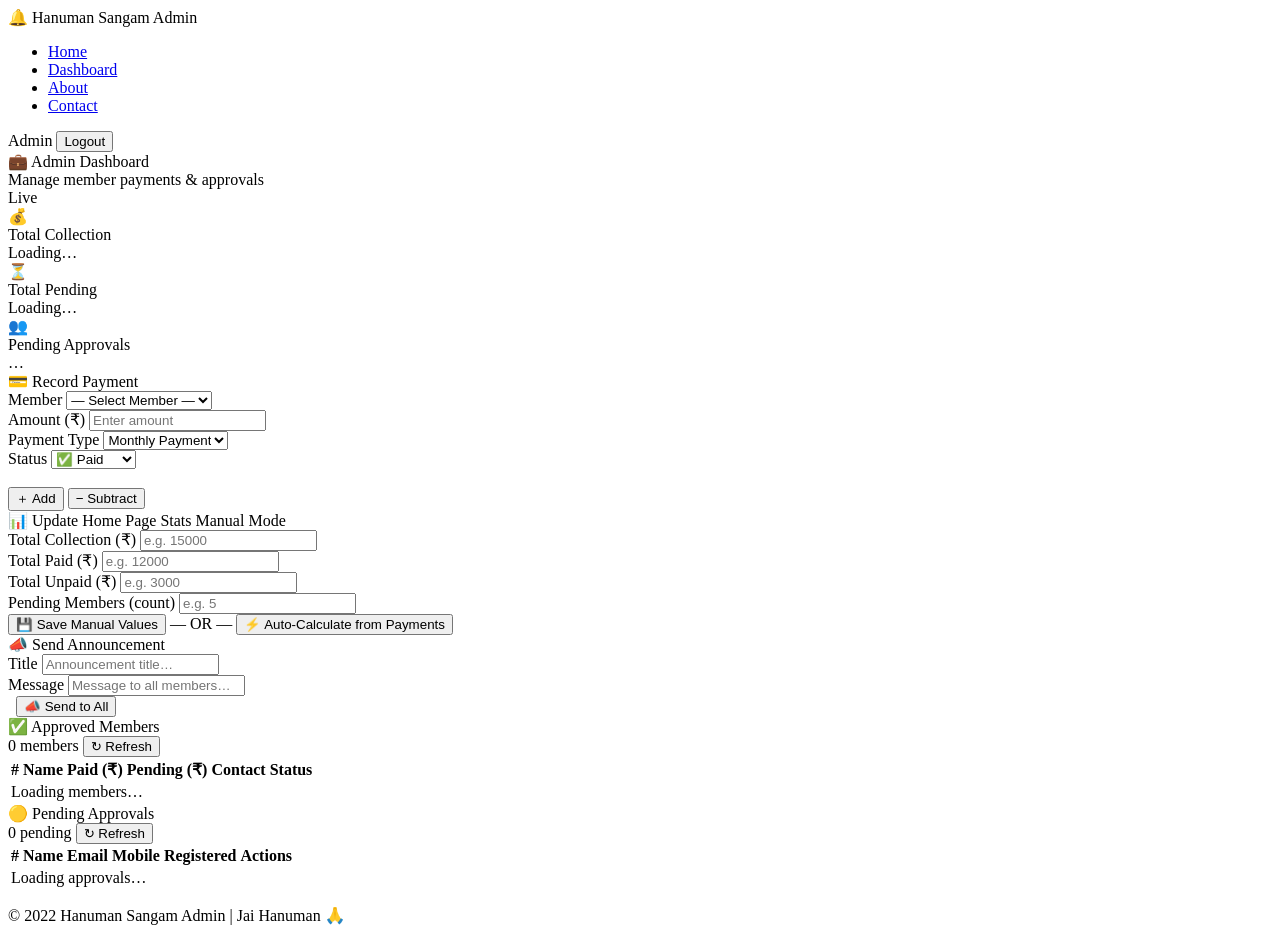
==== admin-dashboard.html @ 0b8dd69b "Add files via upload" ====
<!DOCTYPE html>
<html lang="en">
<head>
  <meta charset="UTF-8"/>
  <meta name="viewport" content="width=device-width, initial-scale=1.0"/>
  <title>Admin Dashboard — Hanuman Sangam</title>
  <link rel="stylesheet" href="css/admin-dashboard.css"/>
</head>
<body>

<!-- OFFLINE BANNER -->
<div id="offlineBanner" class="offline-banner" style="display:none;">
  ⚠️ Cannot reach server. Showing cached data. Check backend at <strong>localhost:8080</strong>.
</div>

<!-- NAVBAR -->
<nav class="navbar">
  <div class="nav-brand">🔔 Hanuman Sangam Admin</div>
  <ul class="nav-links">
    <li><a href="home.html">Home</a></li>
    <li><a href="admin-dashboard.html" class="active">Dashboard</a></li>
    <li><a href="about.html">About</a></li>
    <li><a href="contact.html">Contact</a></li>
  </ul>
  <div class="nav-right">
    <span class="nav-user" id="navUsername">Admin</span>
    <button class="btn-logout" onclick="logout()">Logout</button>
  </div>
</nav>

<main>

  <!-- ① Page Header -->
  <div class="page-header">
    <div>
      <div class="page-title">💼 Admin Dashboard</div>
      <div class="page-subtitle">Manage member payments &amp; approvals</div>
    </div>
    <div class="live-badge">
      <div class="live-dot"></div> Live
    </div>
  </div>

  <!-- ② Stat Cards -->
  <div class="stats-row">
    <div class="stat-card">
      <div class="stat-icon">💰</div>
      <div>
        <div class="stat-label">Total Collection</div>
        <div class="stat-value" id="statTotalCollection">
          <span class="skeleton-val">Loading…</span>
        </div>
      </div>
    </div>
    <div class="stat-card">
      <div class="stat-icon">⏳</div>
      <div>
        <div class="stat-label">Total Pending</div>
        <div class="stat-value" id="statTotalPending">
          <span class="skeleton-val">Loading…</span>
        </div>
      </div>
    </div>
    <div class="stat-card">
      <div class="stat-icon">👥</div>
      <div>
        <div class="stat-label">Pending Approvals</div>
        <div class="stat-value" id="statPendingMembers">
          <span class="skeleton-val">…</span>
        </div>
      </div>
    </div>
  </div>

  <!-- ③ Record Payment -->
  <div class="section-card">
    <div class="section-header">
      <div class="section-title">💳 Record Payment</div>
    </div>
    <div class="section-card-body">
      <div class="payment-form">

        <div class="form-group" style="flex:2;min-width:180px;">
          <label class="form-label">Member</label>
          <select id="selectMember">
            <option value="">— Select Member —</option>
          </select>
        </div>

        <div class="form-group" style="flex:1.5;min-width:140px;">
          <label class="form-label">Amount (₹)</label>
          <input type="number" id="paymentAmount"
                 placeholder="Enter amount" min="1" step="1"/>
        </div>

        <div class="form-group" style="flex:1.2;min-width:130px;">
          <label class="form-label">Payment Type</label>
          <select id="paymentType">
            <option value="MONTHLY">Monthly Payment</option>
            <option value="ANNUAL">Annual Payment</option>
            <option value="DONATION">Donation</option>
            <option value="FESTIVAL">Festival</option>
            <option value="PUJA">Puja</option>
            <option value="OTHER">Other</option>
          </select>
        </div>

        <div class="form-group" style="flex:1.2;min-width:120px;">
          <label class="form-label">Status</label>
          <select id="paymentStatus">
            <option value="PAID">✅ Paid</option>
            <option value="UNPAID">⏳ Unpaid</option>
          </select>
        </div>

        <div class="form-group btn-form-group" style="min-width:160px;">
          <label class="form-label">&nbsp;</label>
          <div class="btn-group">
            <button class="btn btn-add" id="btnAdd"
                    onclick="recordPayment('ADD')">
              ＋ Add
            </button>
            <button class="btn btn-subtract" id="btnSubtract"
                    onclick="recordPayment('SUBTRACT')">
              − Subtract
            </button>
          </div>
        </div>

      </div>
    </div>
  </div>

  <!-- ④ Update Home Page Stats -->
  <div class="section-card">
    <div class="stats-update-header">
      <div class="stats-update-title">
        📊 Update Home Page Stats
        <span class="mode-badge mode-manual" id="modeBadge">Manual Mode</span>
      </div>
    </div>
    <div class="section-card-body">
      <div class="stats-update-grid">
        <div class="form-group">
          <label class="form-label">Total Collection (₹)</label>
          <input class="form-input" type="number"
                 id="inputTotalCollection" placeholder="e.g. 15000" min="0"/>
        </div>
        <div class="form-group">
          <label class="form-label">Total Paid (₹)</label>
          <input class="form-input" type="number"
                 id="inputTotalPaid" placeholder="e.g. 12000" min="0"/>
        </div>
        <div class="form-group">
          <label class="form-label">Total Unpaid (₹)</label>
          <input class="form-input" type="number"
                 id="inputTotalUnpaid" placeholder="e.g. 3000" min="0"/>
        </div>
        <div class="form-group">
          <label class="form-label">Pending Members (count)</label>
          <input class="form-input" type="number"
                 id="inputPendingMembers" placeholder="e.g. 5" min="0"/>
        </div>
      </div>
      <div class="stats-update-actions">
        <button class="btn btn-primary" id="btnSaveManual"
                onclick="saveStatsManual()">
          💾 Save Manual Values
        </button>
        <span class="divider-text">— OR —</span>
        <button class="btn btn-auto" id="btnAutoCalc"
                onclick="saveStatsAuto()">
          ⚡ Auto-Calculate from Payments
        </button>
      </div>
    </div>
  </div>

  <!-- ⑤ Send Announcement -->
  <div class="section-card">
    <div class="section-header">
      <div class="section-title">📣 Send Announcement</div>
    </div>
    <div class="section-card-body">
      <div class="announcement-form">
        <div class="form-group" style="flex:1;min-width:200px;">
          <label class="form-label">Title</label>
          <input type="text" id="announcementTitle"
                 placeholder="Announcement title…"/>
        </div>
        <div class="form-group" style="flex:2.5;min-width:260px;">
          <label class="form-label">Message</label>
          <input type="text" id="announcementMessage"
                 placeholder="Message to all members…"/>
        </div>
        <div class="form-group btn-form-group">
          <label class="form-label">&nbsp;</label>
          <button class="btn btn-primary" id="btnAnnounce"
                  onclick="sendAnnouncement()">
            📣 Send to All
          </button>
        </div>
      </div>
    </div>
  </div>

  <!-- ⑥ Approved Members Table -->
  <div class="section-card">
    <div class="section-header">
      <div class="section-title">✅ Approved Members</div>
      <div class="header-right">
        <span class="member-count" id="approvedCount">0 members</span>
        <button class="btn btn-secondary btn-sm"
                onclick="loadAdminDashboard()">↻ Refresh</button>
      </div>
    </div>
    <div class="table-wrap">
      <table>
        <thead>
          <tr>
            <th>#</th><th>Name</th><th>Paid (₹)</th>
            <th>Pending (₹)</th><th>Contact</th><th>Status</th>
          </tr>
        </thead>
        <tbody id="approvedMembersBody">
          <tr><td colspan="6" class="empty-state skeleton-row">Loading members…</td></tr>
        </tbody>
      </table>
    </div>
  </div>

  <!-- ⑦ Pending Approvals Table -->
  <div class="section-card">
    <div class="section-header">
      <div class="section-title">🟡 Pending Approvals</div>
      <div class="header-right">
        <span class="member-count" id="pendingCount">0 pending</span>
        <button class="btn btn-secondary btn-sm"
                onclick="loadAdminDashboard()">↻ Refresh</button>
      </div>
    </div>
    <div class="table-wrap">
      <table>
        <thead>
          <tr>
            <th>#</th><th>Name</th><th>Email</th>
            <th>Mobile</th><th>Registered</th><th>Actions</th>
          </tr>
        </thead>
        <tbody id="pendingMembersBody">
          <tr><td colspan="6" class="empty-state skeleton-row">Loading approvals…</td></tr>
        </tbody>
      </table>
    </div>
  </div>

</main>

<!-- CONFIRM MODAL -->
<div id="confirmModal" class="modal-overlay" style="display:none;">
  <div class="modal-box">
    <div class="modal-icon" id="modalIcon">⚠️</div>
    <div class="modal-title" id="modalTitle">Confirm Action</div>
    <div class="modal-msg" id="modalMsg">Are you sure?</div>
    <div class="modal-actions">
      <button class="btn btn-secondary" onclick="closeModal()">Cancel</button>
      <button class="btn btn-primary" onclick="confirmAction()">Confirm</button>
    </div>
  </div>
</div>

<div id="toast"></div>
<footer><p>© 2022 Hanuman Sangam Admin | Jai Hanuman 🙏</p></footer>

<script src="js/api.js"></script>
<script src="js/common.js"></script>
<script src="js/admin-dashboard.js"></script>
</body>
</html>
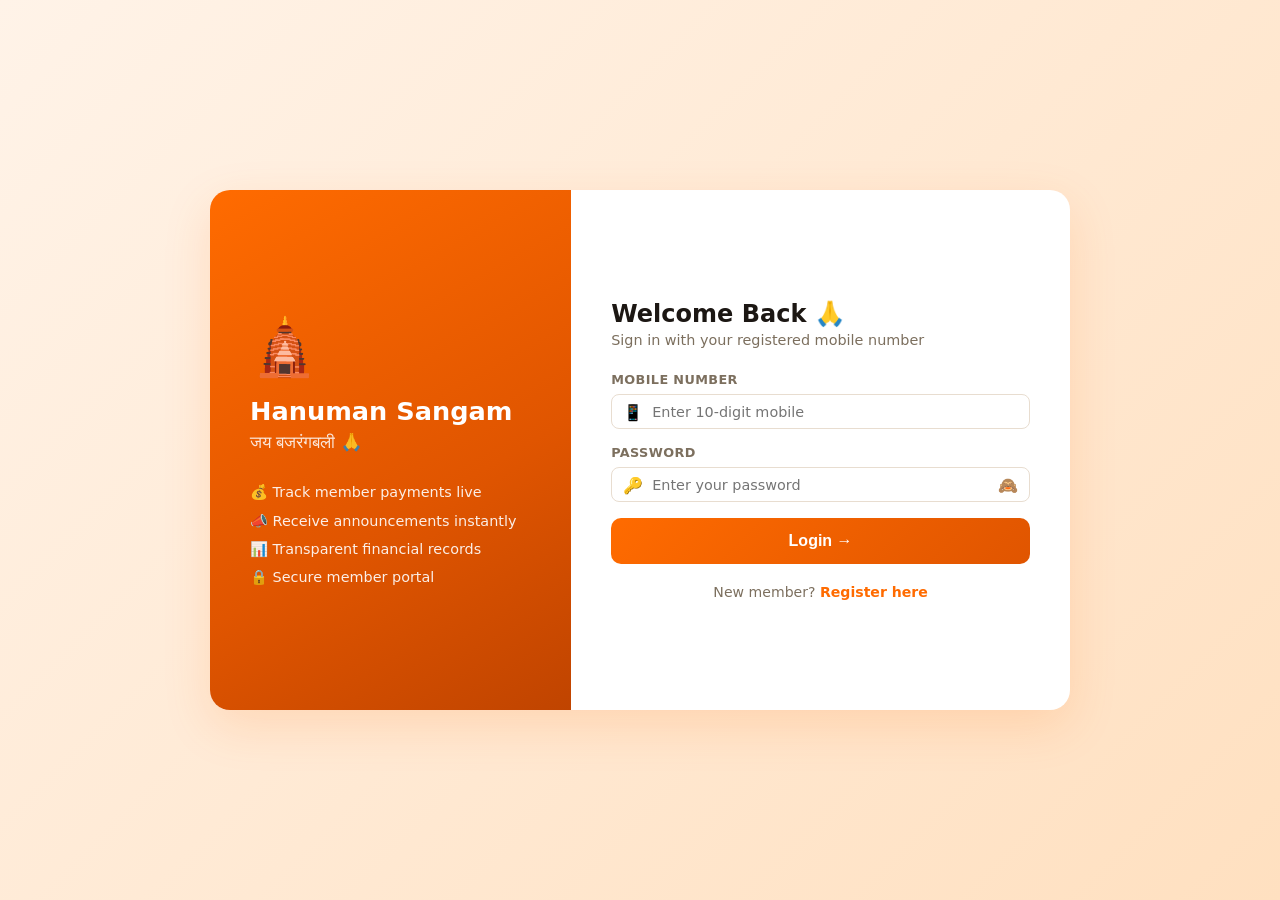
==== commit a3c95bfa: "Update stylesheet and script links in HTML" ====
--- a/admin-dashboard.html
+++ b/admin-dashboard.html
@@ -4,7 +4,7 @@
   <meta charset="UTF-8"/>
   <meta name="viewport" content="width=device-width, initial-scale=1.0"/>
   <title>Admin Dashboard — Hanuman Sangam</title>
-  <link rel="stylesheet" href="css/admin-dashboard.css"/>
+  <link rel="stylesheet" href="admin-dashboard.css">
 </head>
 <body>
 
@@ -272,8 +272,8 @@
 <div id="toast"></div>
 <footer><p>© 2022 Hanuman Sangam Admin | Jai Hanuman 🙏</p></footer>
 
-<script src="js/api.js"></script>
-<script src="js/common.js"></script>
-<script src="js/admin-dashboard.js"></script>
+<script src="api.js"></script>
+<script src="common.js"></script>
+<script src="admin-dashboard.js"></script>
 </body>
-</html>+</html>
--- a/admin-dashboard.css
+++ b/admin-dashboard.css
@@ -0,0 +1,41 @@
+@import 'vars.css';
+
+main { max-width:1200px; margin:0 auto; padding:1.5rem 1rem 3rem; }
+
+/* Page header */
+.page-header { display:flex; align-items:center; justify-content:space-between; margin-bottom:1.5rem; }
+.page-title  { font-size:1.4rem; font-weight:800; }
+.page-subtitle { color:var(--text-muted); font-size:.88rem; margin-top:.2rem; }
+.live-badge  { display:flex; align-items:center; gap:.45rem; background:var(--green-light); color:var(--green); padding:.35rem .85rem; border-radius:20px; font-size:.82rem; font-weight:700; }
+.live-dot    { width:8px; height:8px; border-radius:50%; background:var(--green); animation:blink 1.2s infinite; }
+@keyframes blink { 0%,100%{opacity:1} 50%{opacity:.3} }
+
+/* Stats row */
+.stats-row  { display:grid; grid-template-columns:repeat(auto-fit,minmax(200px,1fr)); gap:1rem; margin-bottom:1.5rem; }
+.stat-card  {
+  background:var(--card); border:1px solid var(--border); border-radius:var(--radius);
+  padding:1.1rem 1.3rem; display:flex; align-items:center; gap:1rem;
+  box-shadow:var(--shadow);
+}
+.stat-icon  { font-size:2rem; }
+.stat-label { font-size:.78rem; color:var(--text-muted); font-weight:600; text-transform:uppercase; letter-spacing:.03em; }
+.stat-value { font-size:1.5rem; font-weight:800; color:var(--text); margin-top:.1rem; }
+.skeleton-val { color:var(--border); animation:pulse 1.2s infinite; font-size:1rem; }
+
+/* Payment form */
+.payment-form { display:flex; flex-wrap:wrap; gap:1rem; align-items:flex-end; }
+.btn-form-group .btn-group { display:flex; gap:.5rem; }
+
+/* Stats update */
+.stats-update-header { padding:.9rem 1.25rem; border-bottom:1px solid var(--border); background:var(--bg2); }
+.stats-update-title  { font-size:1rem; font-weight:700; display:flex; align-items:center; gap:.75rem; }
+.mode-badge  { font-size:.75rem; padding:.2rem .65rem; border-radius:20px; font-weight:600; }
+.mode-manual { background:var(--yellow-light); color:var(--yellow); }
+.mode-auto   { background:var(--blue-light); color:var(--blue); }
+.stats-update-grid { display:grid; grid-template-columns:repeat(auto-fit,minmax(200px,1fr)); gap:1rem; margin-bottom:1rem; }
+.stats-update-actions { display:flex; align-items:center; gap:1rem; flex-wrap:wrap; }
+.divider-text { color:var(--text-muted); font-size:.85rem; font-weight:500; }
+.form-input { /* already styled via vars */ }
+
+/* Announcement form */
+.announcement-form { display:flex; flex-wrap:wrap; gap:1rem; align-items:flex-end; }
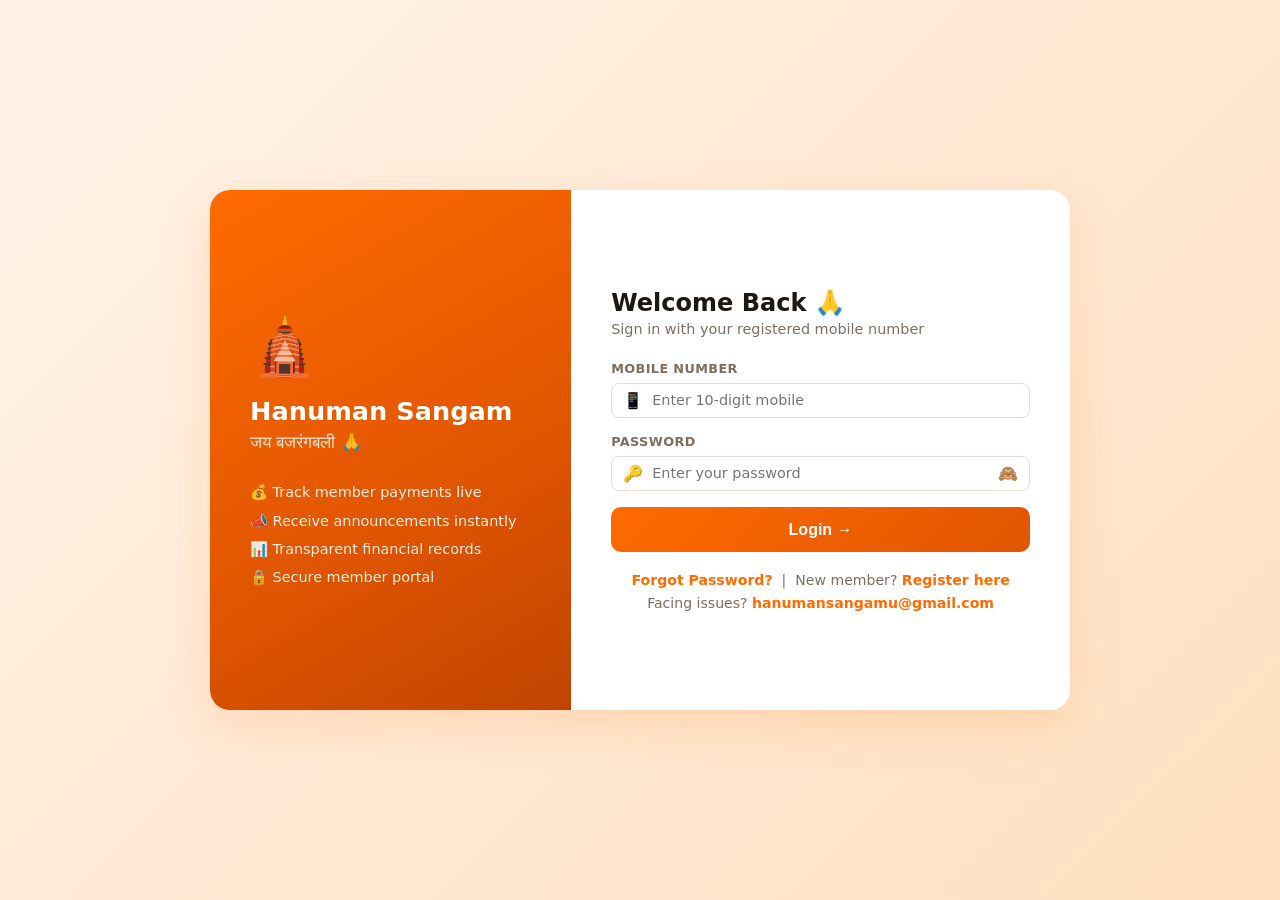
==== commit b28e2dc8: "Update admin-dashboard.html" ====
--- a/admin-dashboard.html
+++ b/admin-dashboard.html
@@ -5,12 +5,75 @@
   <meta name="viewport" content="width=device-width, initial-scale=1.0"/>
   <title>Admin Dashboard — Hanuman Sangam</title>
   <link rel="stylesheet" href="admin-dashboard.css">
+  <style>
+    /* ── Edit Member Modal ── */
+    .edit-modal-overlay {
+      display:none; position:fixed; inset:0;
+      background:rgba(0,0,0,0.45); z-index:1000;
+      align-items:center; justify-content:center;
+    }
+    .edit-modal-overlay.active { display:flex; }
+    .edit-modal {
+      background:#fff; border-radius:16px; padding:2rem;
+      width:100%; max-width:460px;
+      box-shadow:0 20px 60px rgba(0,0,0,.2);
+      animation:slideUp .2s ease;
+    }
+    @keyframes slideUp {
+      from{transform:translateY(20px);opacity:0}
+      to{transform:translateY(0);opacity:1}
+    }
+    .edit-modal h3 {
+      font-size:1.15rem; font-weight:800;
+      margin:0 0 1.4rem; color:#1a1a1a;
+    }
+    .edit-field { margin-bottom:.9rem; }
+    .edit-field label {
+      display:block; font-size:.75rem; font-weight:700;
+      color:#888; text-transform:uppercase;
+      letter-spacing:.04em; margin-bottom:.35rem;
+    }
+    .edit-field input,
+    .edit-field select {
+      width:100%; padding:.6rem .9rem;
+      border:1.5px solid #e5e7eb; border-radius:8px;
+      font-size:.95rem; outline:none;
+      transition:border-color .2s; box-sizing:border-box;
+    }
+    .edit-field input:focus,
+    .edit-field select:focus { border-color:#FF6B00; }
+    .edit-modal-actions {
+      display:flex; gap:.75rem;
+      margin-top:1.4rem; justify-content:flex-end;
+    }
+    .btn-save-edit {
+      background:linear-gradient(135deg,#FF6B00,#E05500);
+      color:#fff; border:none; padding:.65rem 1.5rem;
+      border-radius:8px; font-weight:700; cursor:pointer;
+      transition:opacity .2s;
+    }
+    .btn-save-edit:hover:not(:disabled) { opacity:.88; }
+    .btn-save-edit:disabled { opacity:.6; }
+    .btn-cancel-edit {
+      background:#f3f4f6; color:#374151; border:none;
+      padding:.65rem 1.25rem; border-radius:8px;
+      font-weight:600; cursor:pointer;
+    }
+    .btn-edit-member {
+      background:#fff7ed; color:#c2410c;
+      border:1px solid #fed7aa;
+      padding:.3rem .7rem; border-radius:6px;
+      font-size:.78rem; font-weight:700;
+      cursor:pointer; transition:background .2s;
+    }
+    .btn-edit-member:hover { background:#ffedd5; }
+  </style>
 </head>
 <body>
 
 <!-- OFFLINE BANNER -->
 <div id="offlineBanner" class="offline-banner" style="display:none;">
-  ⚠️ Cannot reach server. Showing cached data. Check backend at <strong>localhost:8080</strong>.
+  ⚠️ Cannot reach server. Showing cached data.
 </div>
 
 <!-- NAVBAR -->
@@ -36,9 +99,7 @@
       <div class="page-title">💼 Admin Dashboard</div>
       <div class="page-subtitle">Manage member payments &amp; approvals</div>
     </div>
-    <div class="live-badge">
-      <div class="live-dot"></div> Live
-    </div>
+    <div class="live-badge"><div class="live-dot"></div> Live</div>
   </div>
 
   <!-- ② Stat Cards -->
@@ -47,27 +108,21 @@
       <div class="stat-icon">💰</div>
       <div>
         <div class="stat-label">Total Collection</div>
-        <div class="stat-value" id="statTotalCollection">
-          <span class="skeleton-val">Loading…</span>
-        </div>
+        <div class="stat-value" id="statTotalCollection"><span class="skeleton-val">Loading…</span></div>
       </div>
     </div>
     <div class="stat-card">
       <div class="stat-icon">⏳</div>
       <div>
         <div class="stat-label">Total Pending</div>
-        <div class="stat-value" id="statTotalPending">
-          <span class="skeleton-val">Loading…</span>
-        </div>
+        <div class="stat-value" id="statTotalPending"><span class="skeleton-val">Loading…</span></div>
       </div>
     </div>
     <div class="stat-card">
       <div class="stat-icon">👥</div>
       <div>
         <div class="stat-label">Pending Approvals</div>
-        <div class="stat-value" id="statPendingMembers">
-          <span class="skeleton-val">…</span>
-        </div>
+        <div class="stat-value" id="statPendingMembers"><span class="skeleton-val">…</span></div>
       </div>
     </div>
   </div>
@@ -79,20 +134,14 @@
     </div>
     <div class="section-card-body">
       <div class="payment-form">
-
         <div class="form-group" style="flex:2;min-width:180px;">
           <label class="form-label">Member</label>
-          <select id="selectMember">
-            <option value="">— Select Member —</option>
-          </select>
-        </div>
-
+          <select id="selectMember"><option value="">— Select Member —</option></select>
+        </div>
         <div class="form-group" style="flex:1.5;min-width:140px;">
           <label class="form-label">Amount (₹)</label>
-          <input type="number" id="paymentAmount"
-                 placeholder="Enter amount" min="1" step="1"/>
-        </div>
-
+          <input type="number" id="paymentAmount" placeholder="Enter amount" min="1" step="1"/>
+        </div>
         <div class="form-group" style="flex:1.2;min-width:130px;">
           <label class="form-label">Payment Type</label>
           <select id="paymentType">
@@ -104,7 +153,6 @@
             <option value="OTHER">Other</option>
           </select>
         </div>
-
         <div class="form-group" style="flex:1.2;min-width:120px;">
           <label class="form-label">Status</label>
           <select id="paymentStatus">
@@ -112,21 +160,13 @@
             <option value="UNPAID">⏳ Unpaid</option>
           </select>
         </div>
-
         <div class="form-group btn-form-group" style="min-width:160px;">
           <label class="form-label">&nbsp;</label>
           <div class="btn-group">
-            <button class="btn btn-add" id="btnAdd"
-                    onclick="recordPayment('ADD')">
-              ＋ Add
-            </button>
-            <button class="btn btn-subtract" id="btnSubtract"
-                    onclick="recordPayment('SUBTRACT')">
-              − Subtract
-            </button>
+            <button class="btn btn-add" id="btnAdd" onclick="recordPayment('ADD')">＋ Add</button>
+            <button class="btn btn-subtract" id="btnSubtract" onclick="recordPayment('SUBTRACT')">− Subtract</button>
           </div>
         </div>
-
       </div>
     </div>
   </div>
@@ -143,35 +183,25 @@
       <div class="stats-update-grid">
         <div class="form-group">
           <label class="form-label">Total Collection (₹)</label>
-          <input class="form-input" type="number"
-                 id="inputTotalCollection" placeholder="e.g. 15000" min="0"/>
+          <input class="form-input" type="number" id="inputTotalCollection" placeholder="e.g. 15000" min="0"/>
         </div>
         <div class="form-group">
           <label class="form-label">Total Paid (₹)</label>
-          <input class="form-input" type="number"
-                 id="inputTotalPaid" placeholder="e.g. 12000" min="0"/>
+          <input class="form-input" type="number" id="inputTotalPaid" placeholder="e.g. 12000" min="0"/>
         </div>
         <div class="form-group">
           <label class="form-label">Total Unpaid (₹)</label>
-          <input class="form-input" type="number"
-                 id="inputTotalUnpaid" placeholder="e.g. 3000" min="0"/>
+          <input class="form-input" type="number" id="inputTotalUnpaid" placeholder="e.g. 3000" min="0"/>
         </div>
         <div class="form-group">
           <label class="form-label">Pending Members (count)</label>
-          <input class="form-input" type="number"
-                 id="inputPendingMembers" placeholder="e.g. 5" min="0"/>
+          <input class="form-input" type="number" id="inputPendingMembers" placeholder="e.g. 5" min="0"/>
         </div>
       </div>
       <div class="stats-update-actions">
-        <button class="btn btn-primary" id="btnSaveManual"
-                onclick="saveStatsManual()">
-          💾 Save Manual Values
-        </button>
+        <button class="btn btn-primary" id="btnSaveManual" onclick="saveStatsManual()">💾 Save Manual Values</button>
         <span class="divider-text">— OR —</span>
-        <button class="btn btn-auto" id="btnAutoCalc"
-                onclick="saveStatsAuto()">
-          ⚡ Auto-Calculate from Payments
-        </button>
+        <button class="btn btn-auto" id="btnAutoCalc" onclick="saveStatsAuto()">⚡ Auto-Calculate from Payments</button>
       </div>
     </div>
   </div>
@@ -185,33 +215,27 @@
       <div class="announcement-form">
         <div class="form-group" style="flex:1;min-width:200px;">
           <label class="form-label">Title</label>
-          <input type="text" id="announcementTitle"
-                 placeholder="Announcement title…"/>
+          <input type="text" id="announcementTitle" placeholder="Announcement title…"/>
         </div>
         <div class="form-group" style="flex:2.5;min-width:260px;">
           <label class="form-label">Message</label>
-          <input type="text" id="announcementMessage"
-                 placeholder="Message to all members…"/>
+          <input type="text" id="announcementMessage" placeholder="Message to all members…"/>
         </div>
         <div class="form-group btn-form-group">
           <label class="form-label">&nbsp;</label>
-          <button class="btn btn-primary" id="btnAnnounce"
-                  onclick="sendAnnouncement()">
-            📣 Send to All
-          </button>
-        </div>
-      </div>
-    </div>
-  </div>
-
-  <!-- ⑥ Approved Members Table -->
+          <button class="btn btn-primary" id="btnAnnounce" onclick="sendAnnouncement()">📣 Send to All</button>
+        </div>
+      </div>
+    </div>
+  </div>
+
+  <!-- ⑥ Approved Members Table — with Edit button -->
   <div class="section-card">
     <div class="section-header">
       <div class="section-title">✅ Approved Members</div>
       <div class="header-right">
         <span class="member-count" id="approvedCount">0 members</span>
-        <button class="btn btn-secondary btn-sm"
-                onclick="loadAdminDashboard()">↻ Refresh</button>
+        <button class="btn btn-secondary btn-sm" onclick="loadAdminDashboard()">↻ Refresh</button>
       </div>
     </div>
     <div class="table-wrap">
@@ -219,11 +243,11 @@
         <thead>
           <tr>
             <th>#</th><th>Name</th><th>Paid (₹)</th>
-            <th>Pending (₹)</th><th>Contact</th><th>Status</th>
+            <th>Pending (₹)</th><th>Contact</th><th>Status</th><th>Edit</th>
           </tr>
         </thead>
         <tbody id="approvedMembersBody">
-          <tr><td colspan="6" class="empty-state skeleton-row">Loading members…</td></tr>
+          <tr><td colspan="7" class="empty-state skeleton-row">Loading members…</td></tr>
         </tbody>
       </table>
     </div>
@@ -235,8 +259,7 @@
       <div class="section-title">🟡 Pending Approvals</div>
       <div class="header-right">
         <span class="member-count" id="pendingCount">0 pending</span>
-        <button class="btn btn-secondary btn-sm"
-                onclick="loadAdminDashboard()">↻ Refresh</button>
+        <button class="btn btn-secondary btn-sm" onclick="loadAdminDashboard()">↻ Refresh</button>
       </div>
     </div>
     <div class="table-wrap">
@@ -269,6 +292,42 @@
   </div>
 </div>
 
+<!-- EDIT MEMBER MODAL -->
+<div id="editMemberModal" class="edit-modal-overlay">
+  <div class="edit-modal">
+    <h3>✏️ Edit Member Details</h3>
+    <input type="hidden" id="editMemberId"/>
+    <div class="edit-field">
+      <label>Full Name</label>
+      <input type="text" id="editName" placeholder="Member full name"/>
+    </div>
+    <div class="edit-field">
+      <label>Phone Number</label>
+      <input type="tel" id="editPhone" placeholder="10-digit phone" maxlength="10"/>
+    </div>
+    <div class="edit-field">
+      <label>Email</label>
+      <input type="email" id="editEmail" placeholder="Email address"/>
+    </div>
+    <div class="edit-field">
+      <label>Address</label>
+      <input type="text" id="editAddress" placeholder="Address (optional)"/>
+    </div>
+    <div class="edit-field">
+      <label>Status</label>
+      <select id="editStatus">
+        <option value="APPROVED">✅ Approved</option>
+        <option value="PENDING">🟡 Pending</option>
+        <option value="REJECTED">❌ Rejected</option>
+      </select>
+    </div>
+    <div class="edit-modal-actions">
+      <button class="btn-cancel-edit" onclick="closeEditModal()">Cancel</button>
+      <button class="btn-save-edit" id="btnSaveEdit" onclick="saveEditMember()">💾 Save Changes</button>
+    </div>
+  </div>
+</div>
+
 <div id="toast"></div>
 <footer><p>© 2022 Hanuman Sangam Admin | Jai Hanuman 🙏</p></footer>
 
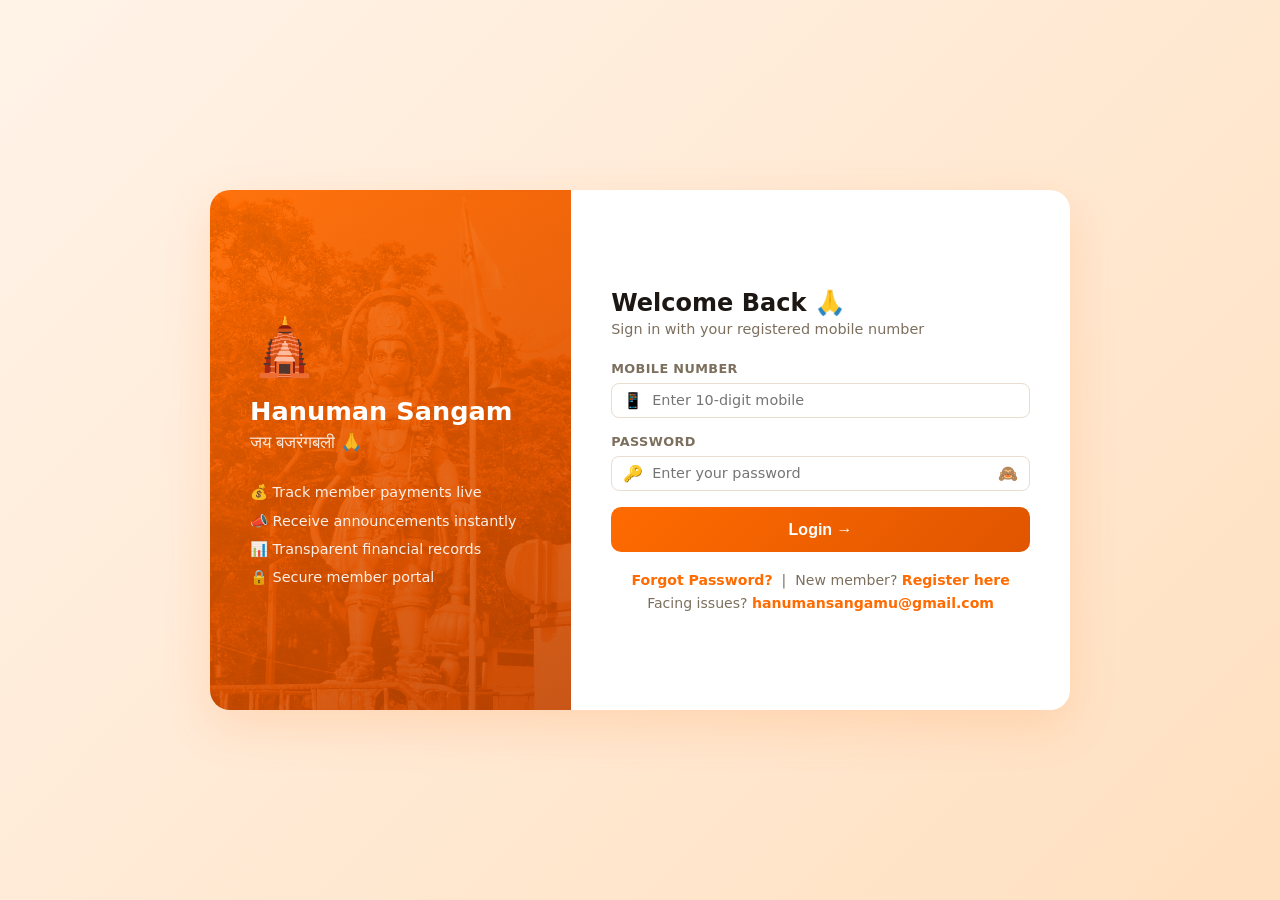
==== commit 406553b6: "Update navbar brand name in admin dashboard" ====
--- a/admin-dashboard.html
+++ b/admin-dashboard.html
@@ -78,7 +78,7 @@
 
 <!-- NAVBAR -->
 <nav class="navbar">
-  <div class="nav-brand">🔔 Hanuman Sangam Admin</div>
+  <div class="nav-brand">🔔 Hanuman Sangam</div>
   <ul class="nav-links">
     <li><a href="home.html">Home</a></li>
     <li><a href="admin-dashboard.html" class="active">Dashboard</a></li>
--- a/admin-dashboard.css
+++ b/admin-dashboard.css
@@ -3,20 +3,16 @@
 main { max-width:1200px; margin:0 auto; padding:1.5rem 1rem 3rem; }
 
 /* Page header */
-.page-header { display:flex; align-items:center; justify-content:space-between; margin-bottom:1.5rem; }
-.page-title  { font-size:1.4rem; font-weight:800; }
+.page-header  { display:flex; align-items:center; justify-content:space-between; margin-bottom:1.5rem; }
+.page-title   { font-size:1.4rem; font-weight:800; }
 .page-subtitle { color:var(--text-muted); font-size:.88rem; margin-top:.2rem; }
-.live-badge  { display:flex; align-items:center; gap:.45rem; background:var(--green-light); color:var(--green); padding:.35rem .85rem; border-radius:20px; font-size:.82rem; font-weight:700; }
-.live-dot    { width:8px; height:8px; border-radius:50%; background:var(--green); animation:blink 1.2s infinite; }
+.live-badge   { display:flex; align-items:center; gap:.45rem; background:var(--green-light); color:var(--green); padding:.35rem .85rem; border-radius:20px; font-size:.82rem; font-weight:700; }
+.live-dot     { width:8px; height:8px; border-radius:50%; background:var(--green); animation:blink 1.2s infinite; }
 @keyframes blink { 0%,100%{opacity:1} 50%{opacity:.3} }
 
 /* Stats row */
 .stats-row  { display:grid; grid-template-columns:repeat(auto-fit,minmax(200px,1fr)); gap:1rem; margin-bottom:1.5rem; }
-.stat-card  {
-  background:var(--card); border:1px solid var(--border); border-radius:var(--radius);
-  padding:1.1rem 1.3rem; display:flex; align-items:center; gap:1rem;
-  box-shadow:var(--shadow);
-}
+.stat-card  { background:var(--card); border:1px solid var(--border); border-radius:var(--radius); padding:1.1rem 1.3rem; display:flex; align-items:center; gap:1rem; box-shadow:var(--shadow); }
 .stat-icon  { font-size:2rem; }
 .stat-label { font-size:.78rem; color:var(--text-muted); font-weight:600; text-transform:uppercase; letter-spacing:.03em; }
 .stat-value { font-size:1.5rem; font-weight:800; color:var(--text); margin-top:.1rem; }
@@ -27,15 +23,15 @@
 .btn-form-group .btn-group { display:flex; gap:.5rem; }
 
 /* Stats update */
-.stats-update-header { padding:.9rem 1.25rem; border-bottom:1px solid var(--border); background:var(--bg2); }
-.stats-update-title  { font-size:1rem; font-weight:700; display:flex; align-items:center; gap:.75rem; }
-.mode-badge  { font-size:.75rem; padding:.2rem .65rem; border-radius:20px; font-weight:600; }
-.mode-manual { background:var(--yellow-light); color:var(--yellow); }
-.mode-auto   { background:var(--blue-light); color:var(--blue); }
-.stats-update-grid { display:grid; grid-template-columns:repeat(auto-fit,minmax(200px,1fr)); gap:1rem; margin-bottom:1rem; }
+.stats-update-header  { padding:.9rem 1.25rem; border-bottom:1px solid var(--border); background:var(--bg2); }
+.stats-update-title   { font-size:1rem; font-weight:700; display:flex; align-items:center; gap:.75rem; }
+.mode-badge           { font-size:.75rem; padding:.2rem .65rem; border-radius:20px; font-weight:600; }
+.mode-manual          { background:var(--yellow-light); color:var(--yellow); }
+.mode-auto            { background:var(--blue-light); color:var(--blue); }
+.stats-update-grid    { display:grid; grid-template-columns:repeat(auto-fit,minmax(200px,1fr)); gap:1rem; margin-bottom:1rem; }
 .stats-update-actions { display:flex; align-items:center; gap:1rem; flex-wrap:wrap; }
-.divider-text { color:var(--text-muted); font-size:.85rem; font-weight:500; }
-.form-input { /* already styled via vars */ }
+.divider-text         { color:var(--text-muted); font-size:.85rem; font-weight:500; }
+.form-input           { /* already styled via vars */ }
 
 /* Announcement form */
 .announcement-form { display:flex; flex-wrap:wrap; gap:1rem; align-items:flex-end; }
